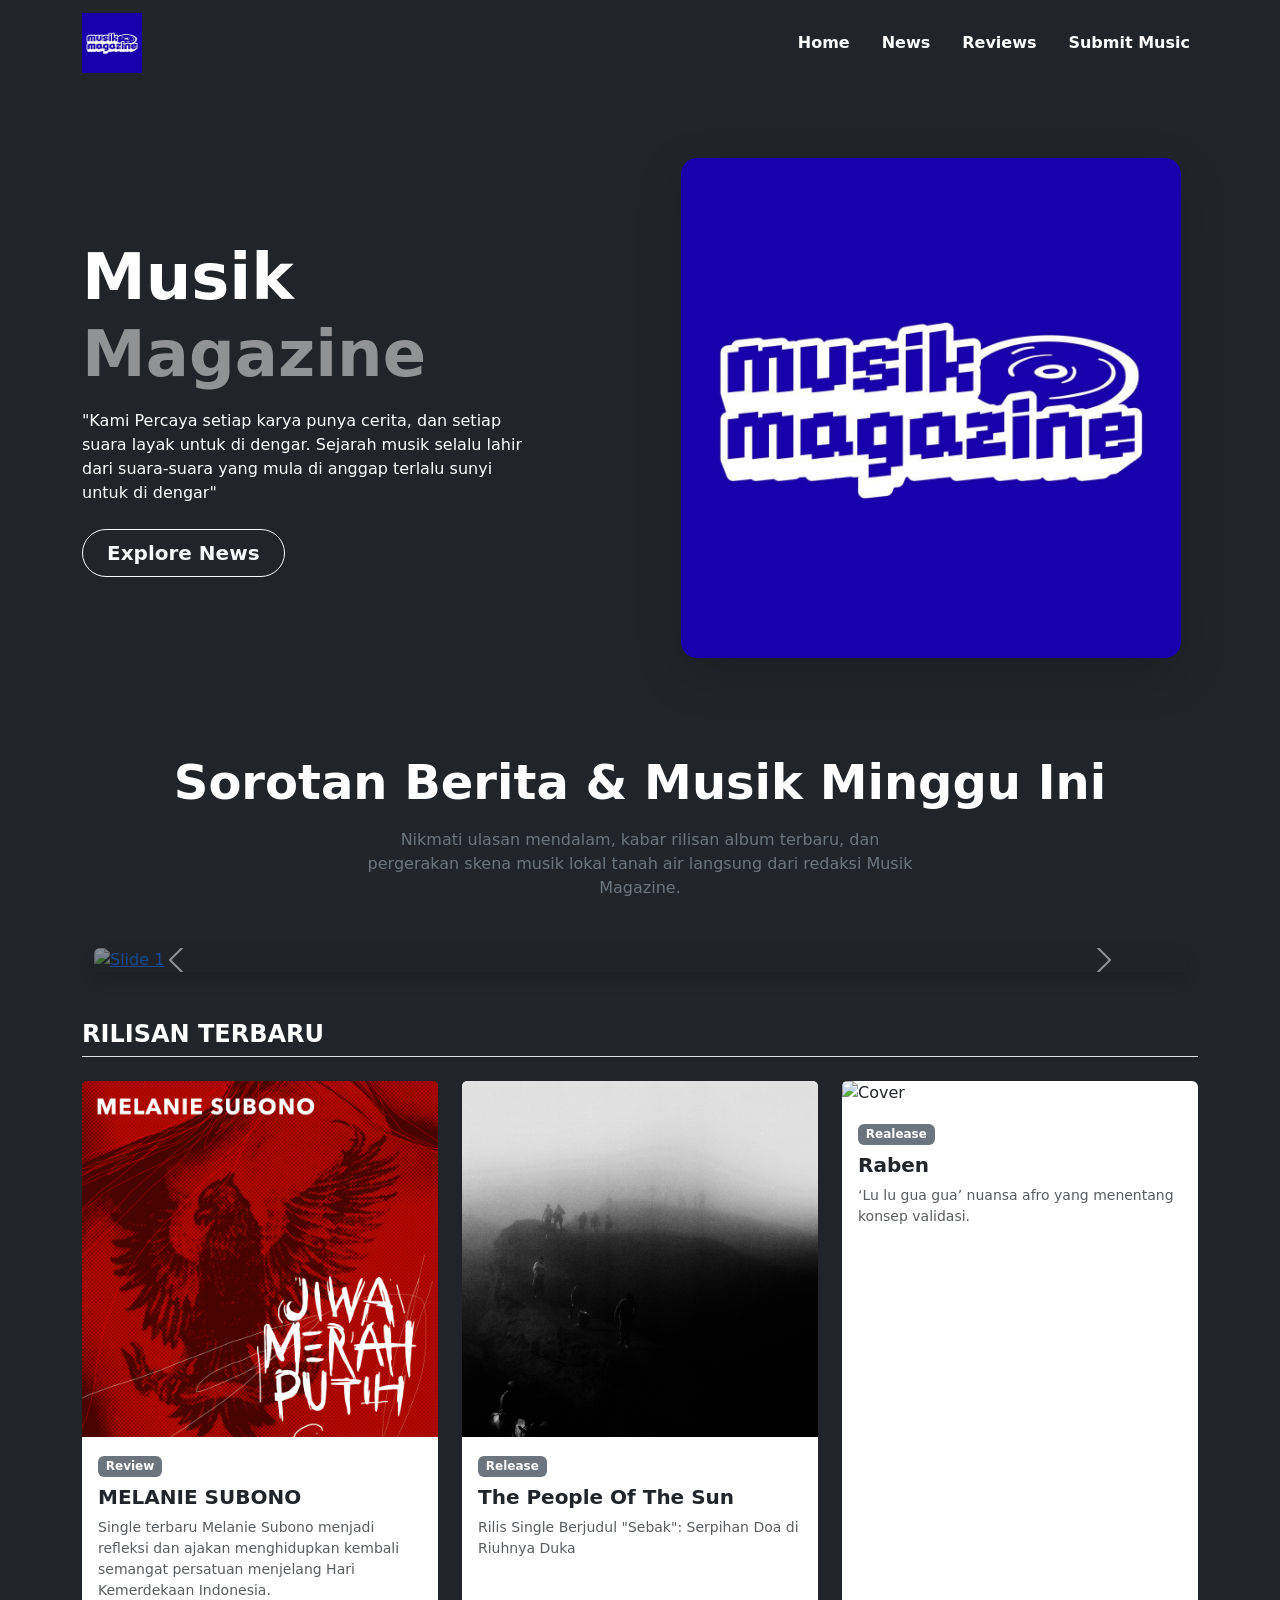
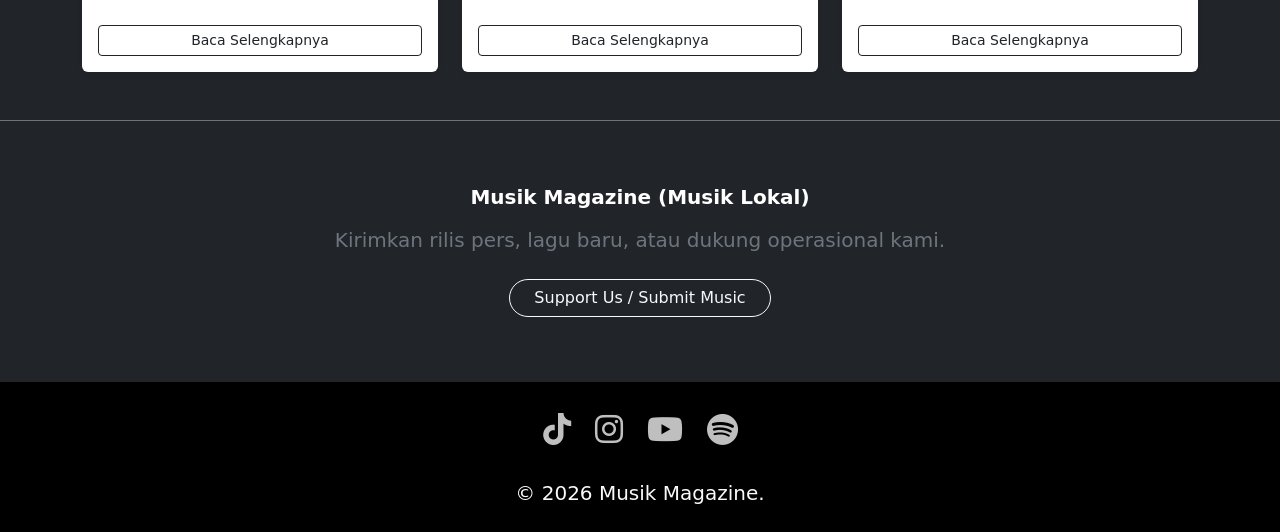
==== index.html @ 5b08e13a "meta goggle verification" ====
<!DOCTYPE html>
<html lang="id">
<head>
    <meta charset="UTF-8">
    <meta google-site-verification="googleda9856a9221c1be6.html">
    <meta name="viewport" content="width=device-width, initial-scale=1.0">
    <title>Musik Magazine - Media Musik Lokal</title>

    <!-- KODE FAVICON -->
    <link rel="icon" type="image/jpg" href="Logo Musik.jpg">

    <!-- FontAwesome Icons -->
    <link rel="stylesheet" href="https://cdnjs.cloudflare.com/ajax/libs/font-awesome/6.4.0/css/all.min.css">

    <!-- Bootstrap CSS -->
    <link href="https://cdn.jsdelivr.net/npm/bootstrap@5.3.0/dist/css/bootstrap.min.css" rel="stylesheet">

    <!-- PANGGIL FILE CSS LO DI SINI -->
    <link rel="stylesheet" href="style.css">

</head>
<body class="bg-dark text-white"></body>

    <!-- 1. NAVBAR -->

    <nav class="navbar navbar-expand-lg navbar-dark bg-dark sticky-top">
        <div class="container">
            <a class="navbar-brand d-flex align-items-center" href="#">
    <img src="Logo Musik.jpg" alt="Musik Magazine Logo" height="60" class="d-inline-block align-text-top">
</a>
            <button class="navbar-toggler" type="button" data-bs-toggle="collapse" data-bs-target="#navbarNav">
                <span class="navbar-toggler-icon"></span>
            </button>
            <div class="collapse navbar-collapse" id="navbarNav">
            <ul class="navbar-nav ms-auto gap-lg-3 py-2 py-lg-0">
                <li class="nav-item">
                    <a class="nav-link text-white fw-semibold active" href="#">Home</a>
                </li>
                <li class="nav-item">
                    <a class="nav-link text-white fw-semibold" href="#">News</a>
                </li>
                <li class="nav-item">
                    <a class="nav-link text-white fw-semibold" href="#">Reviews</a>
                </li>
                <li class="nav-item">
                    <a class="nav-link text-white fw-semibold" href="#">Submit Music</a>
                </li>
            </ul>
        </div>
        </div>
    </nav>

    <!-- HERO SECTION MODERN SPLIT SCREEN -->
<section class="bg-dark text-white py-5">
    <div class="container my-md-4">
        <div class="row align-items-center g-5">
            
            <!-- Kolom Kiri: Teks & Call to Action -->
            <div class="col-lg-6 text-center text-lg-start">
                <h1 class="display-3 fw-bold tracking-tight mb-3">
                    Musik <br>
                    <span class="text-white-50">Magazine</span>
                
                </h1>
                <p class="lead text-main mb-4 col-lg-10 fs-6">
                    "Kami Percaya setiap karya punya cerita, dan setiap suara layak untuk di dengar. Sejarah musik selalu lahir dari suara-suara yang mula di anggap terlalu sunyi untuk di dengar"
                </p>
                <div class="d-flex gap-3 justify-content-center justify-content-lg-start">
                    <a href="#" class="btn btn-outline-light btn-lg px-4 rounded-pill fw-semibold">Explore News</a>
                </div>
            </div>

            <!-- Kolom Kanan: Foto Artis / Hero Image -->
            <div class="col-lg-6 text-center">
                <div class="position-relative d-inline-block">
                    <!-- Foto Utama -->
                    <img src="Logo Musik.jpg" 
                         class="img-fluid rounded-4 shadow-lg object-fit-cover" 
                         style="max-height: 500px; width: 100%;" 
                         alt="Artist Performing">
                </div>
            </div>

        </div>
    </div>
</section>

    <!-- HERO SLIDER SECTION -->
<section class="container my-4">
    <div class="container">
        
        <!-- 1. TEXT PENJELASAN (SECTION HEADER) -->
        <div class="text-center mb-5">
            <h2 class="display-5 fw-bold mb-3">
                Sorotan Berita & Musik Minggu Ini
            </h2>
            <p class="text-secondary mx-auto col-md-8 col-lg-6 fs-6">
                Nikmati ulasan mendalam, kabar rilisan album terbaru, dan pergerakan skena musik lokal tanah air langsung dari redaksi Musik Magazine.
            </p>
        </div>
    <div id="heroCarousel" class="carousel slide carousel-fade shadow rounded overflow-hidden" data-bs-ride="carousel">
        
        <!-- Indikator Slide (Titik/Garis Bawah) -->
        <div class="carousel-indicators">
            <button type="button" data-bs-target="#heroCarousel" data-bs-slide-to="0" class="active"></button>
            <button type="button" data-bs-target="#heroCarousel" data-bs-slide-to="1"></button>
            <button type="button" data-bs-target="#heroCarousel" data-bs-slide-to="2"></button>
        </div>

        <!-- Isi Slide -->
        <div class="carousel-inner">
            
            <!-- Slide 1 -->
            <div class="carousel-item active" data-bs-interval="5000">
                <a href="#">
                    <div class="position-relative">
                        <img src="https://images.unsplash.com/photo-1511671782779-c97d3d27a1d4?auto=format&fit=crop&w=1280&q=80" class="d-block w-100 object-fit-cover" style="max-height: 480px;" alt="Slide 1">
                        <!-- Dark Overlay agar teks terbaca jelas -->
                        <div class="position-absolute top-0 start-0 w-100 h-100 bg-dark opacity-50"></div>
                        <!-- Teks di atas gambar -->
                        <div class="carousel-caption text-start p-4 p-md-5">
                            <span class="badge bg-danger mb-2">Featured Story</span>
                            <h2 class="fw-bold text-white display-6">Sorotan Perkembangan Skena Musik Lokal 2026</h2>
                            <p class="d-none d-md-block text-light small">Ulasan mendalam mengenai pergerakan rilisan fisik, band independen baru, dan festival musik tanah air.</p>
                            <span class="btn btn-sm btn-outline-light mt-2">Baca Selengkapnya</span>
                        </div>
                    </div>
                </a>
            </div>

            <!-- Slide 2 -->
            <div class="carousel-item" data-bs-interval="5000">
                <a href="#">
                    <div class="position-relative">
                        <img src="https://images.unsplash.com/photo-1470225620780-dba8ba36b745?auto=format&fit=crop&w=1280&q=80" class="d-block w-100 object-fit-cover" style="max-height: 480px;" alt="Slide 2">
                        <div class="position-absolute top-0 start-0 w-100 h-100 bg-dark opacity-50"></div>
                        <div class="carousel-caption text-start p-4 p-md-5">
                            <span class="badge bg-primary mb-2">Album Review</span>
                            <h2 class="fw-bold text-white display-6">Eksplorasi Sound Baru Band Indie Lokal</h2>
                            <p class="d-none d-md-block text-light small">Ulasan komprehensif mengenai rilisan album terbaru pekan ini.</p>
                            <span class="btn btn-sm btn-outline-light mt-2">Baca Selengkapnya</span>
                        </div>
                    </div>
                </a>
            </div>

            <!-- Slide 3 -->
            <div class="carousel-item" data-bs-interval="5000">
                <a href="#">
                    <div class="position-relative">
                        <img src="https://images.unsplash.com/photo-1514525253161-7a46d19cd819?auto=format&fit=crop&w=1280&q=80" class="d-block w-100 object-fit-cover" style="max-height: 480px;" alt="Slide 3">
                        <div class="position-absolute top-0 start-0 w-100 h-100 bg-dark opacity-50"></div>
                        <div class="carousel-caption text-start p-4 p-md-5">
                            <span class="badge bg-success mb-2">Exclusive Interview</span>
                            <h2 class="fw-bold text-white display-6">Di Balik Layar Tur Konser Musik Independen</h2>
                            <p class="d-none d-md-block text-light small">Wawancara khusus bersama para kolektif penyelenggara gigs lokal.</p>
                            <span class="btn btn-sm btn-outline-light mt-2">Baca Selengkapnya</span>
                        </div>
                    </div>
                </a>
            </div>

        </div>

        <!-- Tombol Panah Navigasi Kiri & Kanan -->
        <button class="carousel-control-prev" type="button" data-bs-target="#heroCarousel" data-bs-slide="prev">
            <span class="carousel-control-prev-icon" aria-hidden="true"></span>
            <span class="visually-hidden">Previous</span>
        </button>
        <button class="carousel-control-next" type="button" data-bs-target="#heroCarousel" data-bs-slide="next">
            <span class="carousel-control-next-icon" aria-hidden="true"></span>
            <span class="visually-hidden">Next</span>
        </button>

    </div>
</section>



    <!-- 3. ARTICLE CARDS GRID -->

    <section class="container my-5">
        <h4 class="border-bottom pb-2 mb-4 fw-bold">RILISAN TERBARU</h4>
        <div class="row row-cols-1 row-cols-md-3 g-4">
            
            <!-- Card 1 -->
            <div class="col">
                <div class="card h-100 shadow-sm border-0">
                    <img src="Jiwa Merah Putih OK.png" class="card-img-top" alt="Cover">
                    <div class="card-body">
                        <span class="badge bg-secondary mb-2">Review</span>
                        <h5 class="card-title fw-semibold">MELANIE SUBONO</h5>
                        <p class="card-text text-muted small">Single terbaru Melanie Subono menjadi refleksi dan ajakan menghidupkan kembali semangat persatuan menjelang Hari Kemerdekaan Indonesia.</p>
                    </div>
                    <div class="card-footer bg-transparent border-0 pb-3">
                        <a href="Melanie-subono.html" class="btn btn-sm btn-outline-dark w-100">Baca Selengkapnya</a>
                    </div>
                </div>
            </div>

            <!-- Card 2 -->
            <div class="col">
                <div class="card h-100 shadow-sm border-0">
                    <img src="Press Kit The People Of The Sun - Sebak/3. [Artwork] The People Of The Sun - Sebak oleh Okky Zulkarnain.png" class="card-img-top" alt="Cover">
                    <div class="card-body">
                        <span class="badge bg-secondary mb-2">Release</span>
                        <h5 class="card-title fw-semibold">The People Of The Sun </h5>
                        <p class="card-text text-muted small">Rilis Single Berjudul "Sebak": Serpihan Doa di Riuhnya Duka </p>
                    </div>
                    <div class="card-footer bg-transparent border-0 pb-3">
                        <a href="Press kit.html" class="btn btn-sm btn-outline-dark w-100">Baca Selengkapnya</a>
                    </div>
                </div>
            </div>

            <!-- Card 3 -->
            <div class="col">
                <div class="card h-100 shadow-sm border-0">
                    <img src="Presskit RABEN New Single _Lu lu gua gua_/Artworksingle RABEN - Lu lu gua gua.png" class="card-img-top" alt="Cover">
                    <div class="card-body">
                        <span class="badge bg-secondary mb-2">Realease</span>
                        <h5 class="card-title fw-semibold">Raben</h5>
                        <p class="card-text text-muted small">‘Lu lu gua gua’ nuansa afro yang menentang konsep validasi.</p>
                    </div>
                    <div class="card-footer bg-transparent border-0 pb-3">
                        <a href="Press Raben.html" class="btn btn-sm btn-outline-dark w-100">Baca Selengkapnya</a>
                    </div>
                </div>
            </div>

        </div>
    </section>

    <!-- 4. SUPPORT US SECTION -->

   <section id="submit" class="bg-dark text-white py-5 text-center border-top border-secondary">
    <div class="container py-3">
        <h5 class="fw-bold mb-3">Musik Magazine (Musik Lokal)</h5>
        <p class="fs-5 text-secondary mb-4">Kirimkan rilis pers, lagu baru, atau dukung operasional kami.</p>
        <a href="#" class="btn btn-outline-light rounded-pill px-4">Support Us / Submit Music</a>
    </div>
</section>

    <!-- 5. FOOTER -->
    <footer class="bg-black text-white py-4 text-center border-top border-dark">
    <div class="container">
        <!-- Icon Media Sosial -->
        <div class="d-flex justify-content-center gap-4 fs-2 mb-4">
            <a href="#" class="text-white text-decoration-none opacity-75 opacity-100-hover"><i class="fab fa-tiktok"></i></a>
            <a href="https://www.instagram.com/musik.mgzn/" target="_blank" rel="noopener noreferrer" class="text-white text-decoration-none opacity-75 opacity-100-hover"><i class="fab fa-instagram"></i></a>
            <a href="#" class="text-white text-decoration-none opacity-75 opacity-100-hover"><i class="fab fa-youtube"></i></a>
            <a href="#" class="text-white text-decoration-none opacity-75 opacity-100-hover"><i class="fab fa-spotify"></i></a>
        </div>

        <!-- Teks copyright lebih besar (fs-4) dan warnanya lebih terang (text-light) -->
<p class="fs-5 fw-Regular text-light m-0">&copy; 2026 Musik Magazine.</p>
    </div>
</footer>

    <!-- Bootstrap JS -->
    <script src="https://cdn.jsdelivr.net/npm/bootstrap@5.3.0/dist/js/bootstrap.bundle.min.js"></script>
</body>
</html>
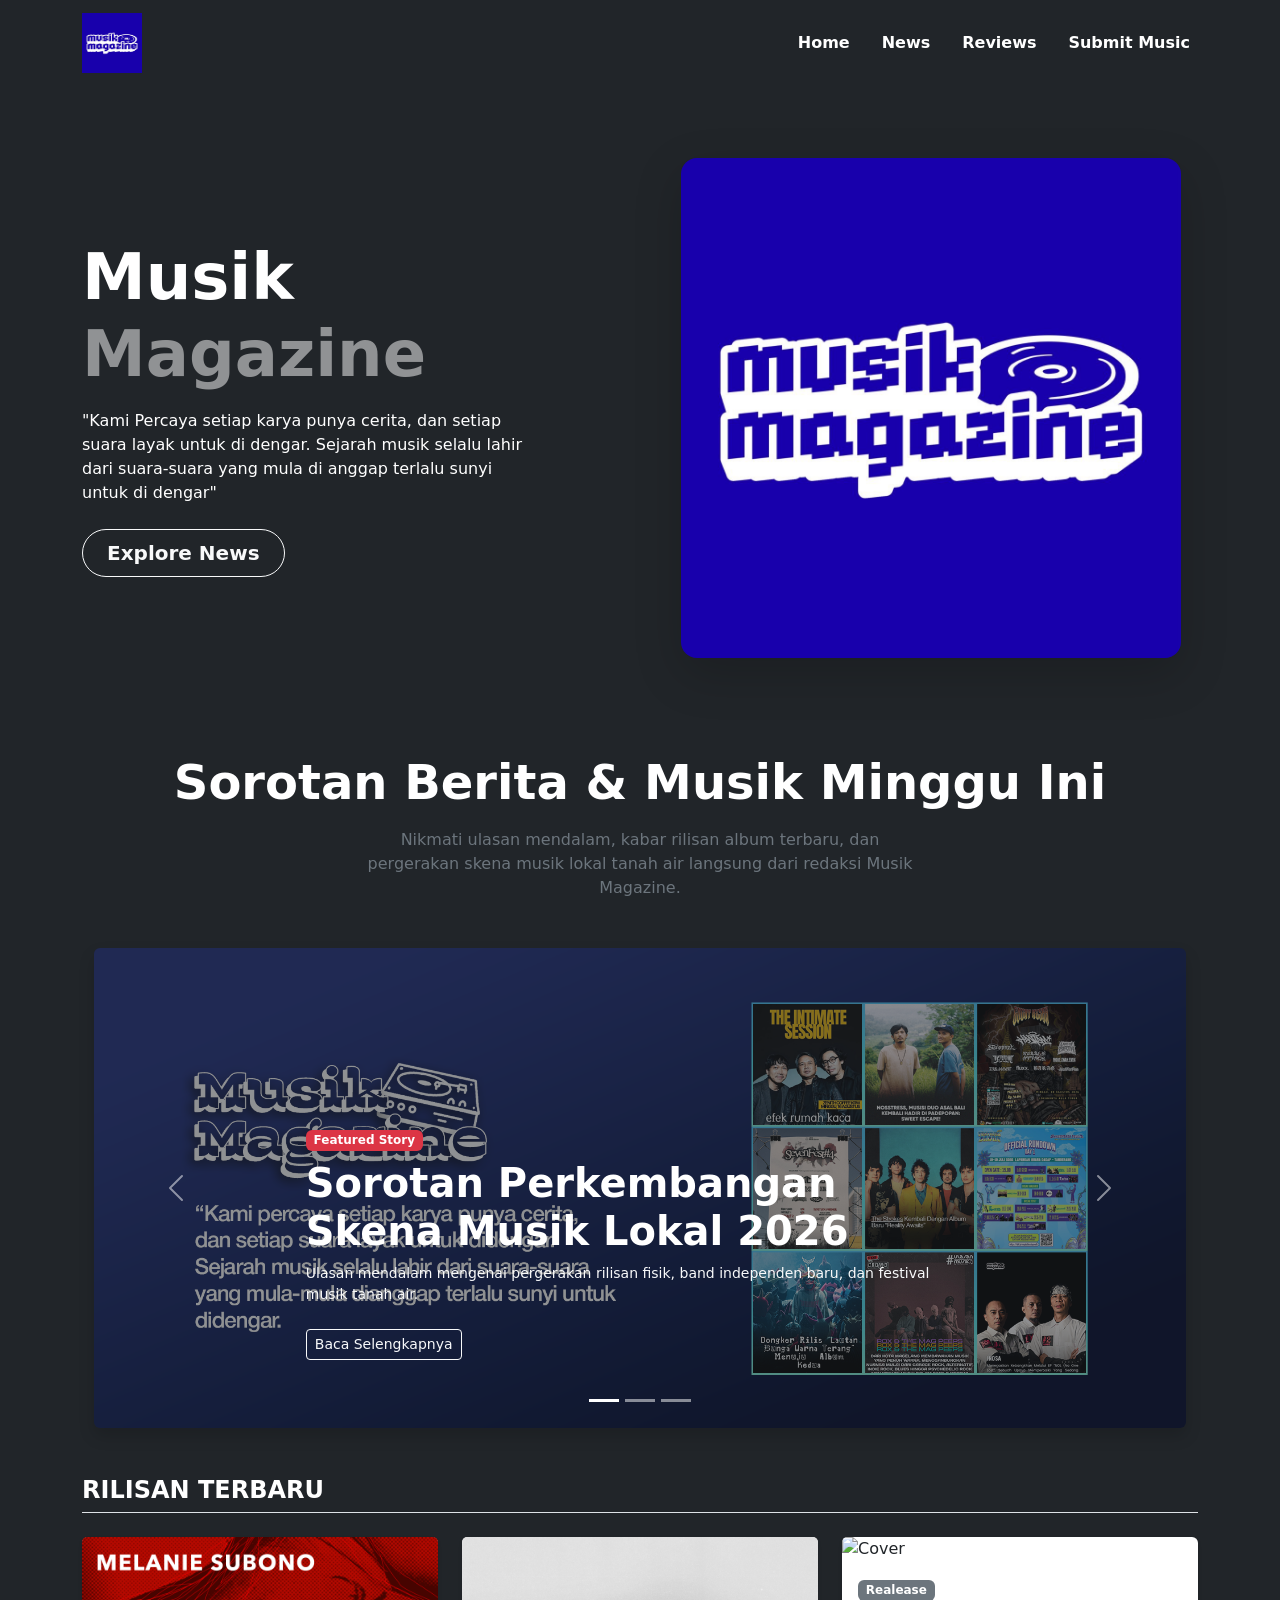
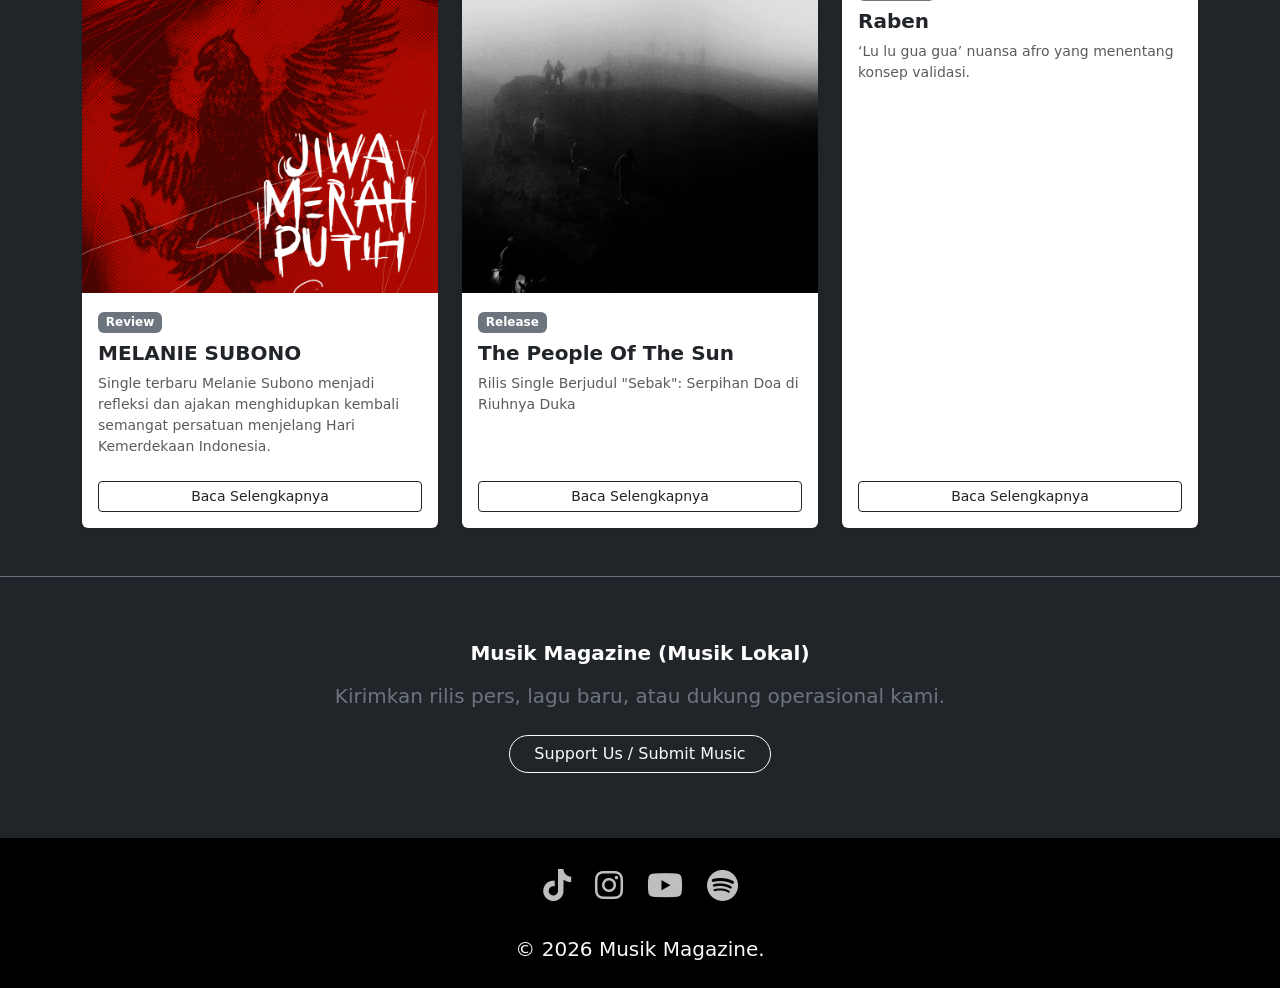
==== commit a3f51b3c: "Merge branch 'main' of https://github.com/kevinvence2701-jpg/Musik-Magazine-Media" ====
--- a/index.html
+++ b/index.html
@@ -114,7 +114,7 @@
             <div class="carousel-item active" data-bs-interval="5000">
                 <a href="#">
                     <div class="position-relative">
-                        <img src="https://images.unsplash.com/photo-1511671782779-c97d3d27a1d4?auto=format&fit=crop&w=1280&q=80" class="d-block w-100 object-fit-cover" style="max-height: 480px;" alt="Slide 1">
+                        <img src="Slide 1.png" class="d-block w-100 object-fit-cover" style="max-height: 480px;" alt="Slide 1">
                         <!-- Dark Overlay agar teks terbaca jelas -->
                         <div class="position-absolute top-0 start-0 w-100 h-100 bg-dark opacity-50"></div>
                         <!-- Teks di atas gambar -->
